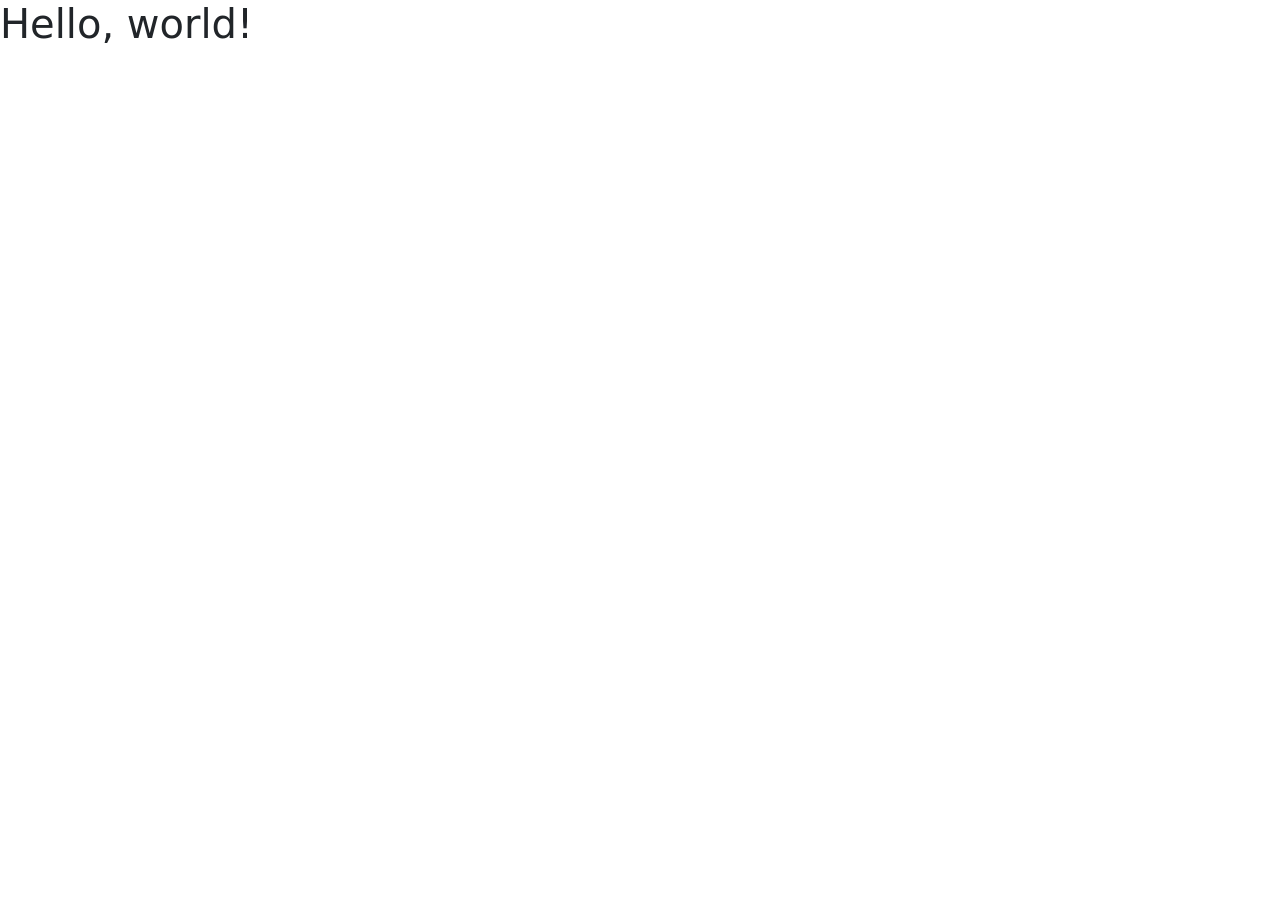
==== index.html @ 86d0d327 "Initial commit" ====
<!doctype html>
<html lang="en">

<head>
    <meta charset="utf-8">
    <meta name="viewport" content="width=device-width, initial-scale=1">
    <title>Bootstrap demo</title>
    <link href="css/bootstrap.min.css" rel="stylesheet">
    <link ref="stylesheet" href="css/style.css">
</head>

<body>
    <h1>Hello, world!</h1>
    
    <script src="js/bootstrap.min.js"></script>
</body>

</html>
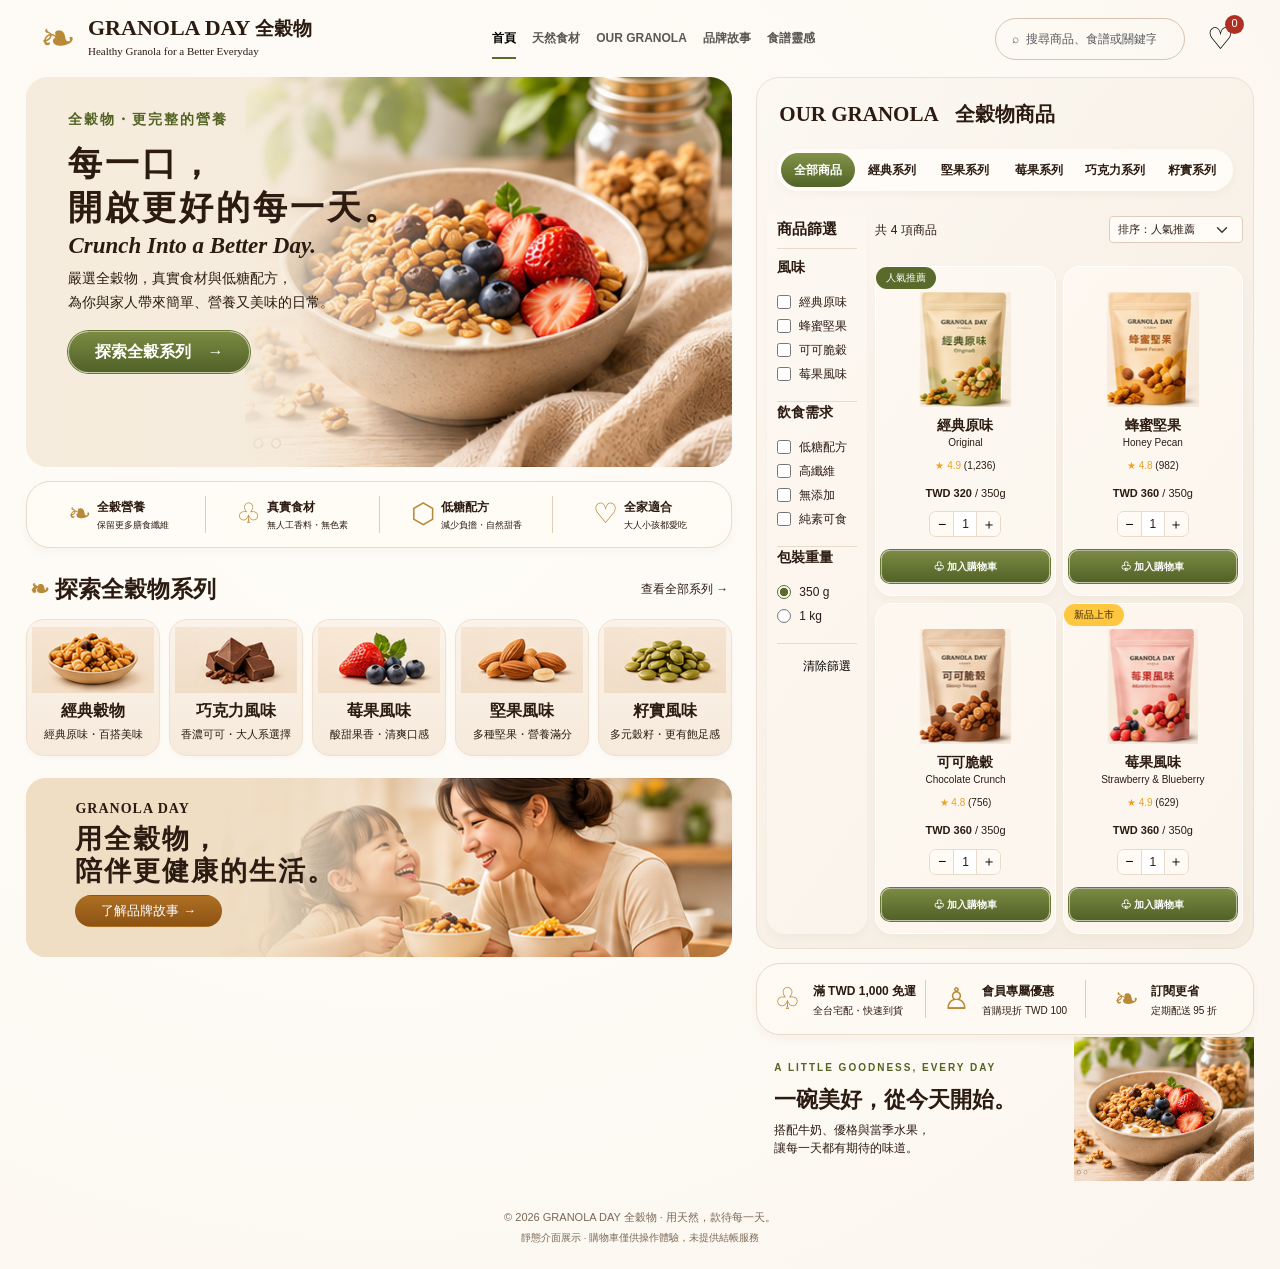
==== commit 6f8c72b9: "Build responsive Granola Day storefront from UI design" ====
--- a/index.html
+++ b/index.html
@@ -1,18 +1,22 @@
-<!doctype html>
-<html lang="en">
-
-<head>
-    <meta charset="utf-8">
-    <meta name="viewport" content="width=device-width, initial-scale=1">
-    <title>Bootstrap demo</title>
-    <link href="css/bootstrap.min.css" rel="stylesheet">
-    <link ref="stylesheet" href="css/style.css">
-</head>
-
+﻿<!doctype html>
+<html lang="zh-Hant">
+<head><meta charset="utf-8"><meta name="viewport" content="width=device-width, initial-scale=1"><title>GRANOLA DAY 全穀物｜美好日常</title><meta name="description" content="嚴選天然全穀物，為你與家人帶來簡單、營養又美味的日常。"><link href="css/bootstrap.min.css" rel="stylesheet"><link href="css/style.css" rel="stylesheet"></head>
 <body>
-    <h1>Hello, world!</h1>
-    
-    <script src="js/bootstrap.min.js"></script>
-</body>
-
-</html>+<header class="navbar navbar-expand-lg site-header"><div class="container-fluid gap-3"><a class="brand" href="./"><i>❧</i><span><strong>GRANOLA DAY <b>全穀物</b></strong><small>Healthy Granola for a Better Everyday</small></span></a><button class="navbar-toggler" data-bs-toggle="collapse" data-bs-target="#nav" aria-label="開啟選單" aria-controls="nav" aria-expanded="false"><span class="navbar-toggler-icon"></span></button><nav class="collapse navbar-collapse" id="nav"><div class="navbar-nav mx-auto"><a class="nav-link active" href="#">首頁</a><a class="nav-link" href="#ingredients">天然食材</a><a class="nav-link" href="#shop">OUR GRANOLA</a><a class="nav-link" href="#story">品牌故事</a><a class="nav-link" href="#inspiration">食譜靈感</a></div></nav><input class="search form-control" id="search" type="search" aria-label="搜尋商品" placeholder="⌕  搜尋商品、食譜或關鍵字"><button class="cart-toggle" data-bs-toggle="offcanvas" data-bs-target="#cart" aria-controls="cart" aria-label="開啟購物車">♡ <span id="cart-count">0</span></button></div></header>
+<main class="container-fluid page-shell"><div class="row g-4">
+<div class="col-12 col-xl-7">
+<section class="hero"><div class="hero-copy"><p class="eyebrow">全穀物・更完整的營養</p><h1>每一口，<br>開啟更好的每一天。</h1><p class="english">Crunch Into a Better Day.</p><p>嚴選全穀物，真實食材與低糖配方，<br>為你與家人帶來簡單、營養又美味的日常。</p><a href="#shop" class="btn olive rounded-pill">探索全穀系列　→</a></div></section>
+<section class="benefits" id="ingredients"><div><i>❧</i><span><b>全穀營養</b><small>保留更多膳食纖維</small></span></div><div><i>♧</i><span><b>真實食材</b><small>無人工香料・無色素</small></span></div><div><i>⬡</i><span><b>低糖配方</b><small>減少負擔・自然甜香</small></span></div><div><i>♡</i><span><b>全家適合</b><small>大人小孩都愛吃</small></span></div></section>
+<section class="categories"><div class="section-heading"><h2><span>❧</span> 探索全穀物系列</h2><a href="#shop" id="all-series">查看全部系列 →</a></div><div class="category-grid" id="category-grid"></div></section>
+<section class="story" id="story"><div><p>GRANOLA DAY</p><h2>用全穀物，<br>陪伴更健康的生活。</h2><button class="btn story-button rounded-pill" data-bs-toggle="modal" data-bs-target="#story-modal">了解品牌故事 →</button></div></section>
+</div>
+<div class="col-12 col-xl-5">
+<section class="shop-panel" id="shop"><h2>OUR GRANOLA <span>全穀物商品</span></h2><div class="series-tabs" id="series-tabs" role="group" aria-label="商品系列"></div><div class="shop-content"><aside class="filters"><h3>商品篩選</h3><fieldset><legend>風味</legend><div id="flavor-filters"></div></fieldset><fieldset><legend>飲食需求</legend><label><input name="diet" type="checkbox" value="低糖配方">低糖配方</label><label><input name="diet" type="checkbox" value="高纖維">高纖維</label><label><input name="diet" type="checkbox" value="無添加">無添加</label><label><input name="diet" type="checkbox" value="純素可食">純素可食</label></fieldset><fieldset><legend>包裝重量</legend><label><input name="weight" type="radio" value="350" checked>350 g</label><label><input name="weight" type="radio" value="1000">1 kg</label></fieldset><button id="clear-filter" class="clear-filter">清除篩選</button></aside><div class="products-area"><div class="products-toolbar"><span id="result-count" aria-live="polite"></span><select id="sort" class="form-select form-select-sm" aria-label="商品排序"><option value="popular">排序：人氣推薦</option><option value="price-up">價格：低至高</option><option value="price-down">價格：高至低</option></select></div><div class="product-grid" id="products"></div><p id="empty-state" hidden>目前沒有符合條件的商品。</p></div></div></section>
+<section class="perks"><div><i>♧</i><span><b>滿 TWD 1,000 免運</b><small>全台宅配・快速到貨</small></span></div><div><i>♙</i><span><b>會員專屬優惠</b><small>首購現折 TWD 100</small></span></div><div><i>❧</i><span><b>訂閱更省</b><small>定期配送 95 折</small></span></div></section>
+<section class="inspiration" id="inspiration"><p class="eyebrow">A LITTLE GOODNESS, EVERY DAY</p><h2>一碗美好，從今天開始。</h2><p>搭配牛奶、優格與當季水果，<br>讓每一天都有期待的味道。</p></section>
+</div></div></main>
+<footer>© 2026 GRANOLA DAY 全穀物 · 用天然，款待每一天。<small>靜態介面展示 · 購物車僅供操作體驗，未提供結帳服務</small></footer>
+<div class="offcanvas offcanvas-end" tabindex="-1" id="cart" aria-labelledby="cart-title"><div class="offcanvas-header"><h2 class="fs-4" id="cart-title">你的購物車</h2><button class="btn-close" data-bs-dismiss="offcanvas" aria-label="關閉"></button></div><div class="offcanvas-body"><div id="cart-items"></div><p class="mt-4 fw-bold" id="cart-total"></p><p class="small text-secondary">此為靜態展示，尚未串接付款與訂單服務。</p></div></div>
+<div class="modal fade" id="story-modal" tabindex="-1" aria-labelledby="story-title" aria-hidden="true"><div class="modal-dialog modal-dialog-centered"><div class="modal-content"><div class="modal-header"><h2 class="fs-4 modal-title" id="story-title">用全穀物，陪伴美好日常</h2><button class="btn-close" data-bs-dismiss="modal" aria-label="關閉"></button></div><div class="modal-body"><p>我們相信，好的生活，從一份簡單而真實的早餐開始。</p><p>GRANOLA DAY 選用全穀物、堅果與果乾，以自然的香氣與酥脆口感，陪伴你與家人的每一天。</p></div></div></div></div>
+<div class="toast-container position-fixed bottom-0 start-50 translate-middle-x p-3"><div id="cart-toast" class="toast" role="status" aria-live="polite" aria-atomic="true"><div class="toast-body">已加入購物車，讓美好日常多一點！</div></div></div>
+<script src="js/bootstrap.bundle.min.js"></script><script src="js/app.js"></script></body></html>
--- a/css/style.css
+++ b/css/style.css
@@ -0,0 +1,6 @@
+:root{--cream:#fbf6ef;--ink:#2b1b11;--olive:#596b2b;--gold:#b88937;--line:#e9daca}*{box-sizing:border-box}html{scroll-behavior:smooth;scroll-padding-top:20px}body{background:radial-gradient(ellipse at 30% 35%,#fffdf9,var(--cream));color:var(--ink);font-family:"Microsoft JhengHei","PingFang TC",sans-serif;font-size:14px}button,a,input,select{touch-action:manipulation}a{color:inherit;text-decoration:none}h1,h2,.brand strong{font-family:Georgia,"Noto Serif TC","PMingLiU",serif;font-weight:700}button:focus-visible,a:focus-visible{outline:3px solid #b88937;outline-offset:3px}.site-header{padding:15px 28px}.brand{display:flex;align-items:center;gap:12px;white-space:nowrap}.brand i{font-size:57px;color:var(--gold);line-height:1;font-style:normal}.brand strong{font-size:28px;display:block;line-height:1.1}.brand b{font-size:24px}.brand small{font-family:Georgia,serif;font-size:13px}.nav-link{font-size:14px;font-weight:700;white-space:nowrap;margin:0 12px;padding:10px 0!important}.nav-link.active{border-bottom:2px solid var(--olive)}.search{width:245px;border:1px solid #d8c3ae;border-radius:30px;background:transparent;font-size:12px;padding:11px 16px}.cart-toggle{border:0;background:none;font-size:30px;position:relative}.cart-toggle span{font-size:11px;background:#ad3023;border-radius:50%;color:white;position:absolute;right:-4px;top:0;width:19px;height:19px}.page-shell{padding:0 26px}.hero{position:relative;min-height:350px;border-radius:22px;overflow:hidden;background:#f0e1cc url('../images/hero.png') no-repeat right center;background-size:auto 100%}.hero:before{content:"";position:absolute;inset:0;background:linear-gradient(90deg,#f6ecdd 0%,#f6ecddf7 30%,#f6ecdd00 67%)}.hero-copy{position:relative;padding:32px 8%;max-width:620px}.eyebrow{color:#526323;letter-spacing:2px;font-weight:700;margin-bottom:12px}.hero h1{font-size:39px;line-height:1.3;letter-spacing:3px;margin-bottom:3px}.english{font:italic bold 23px Georgia,serif;margin-bottom:8px}.hero-copy>p:not(.eyebrow):not(.english){line-height:1.7;font-size:14px}.olive{background:linear-gradient(#7b8b43,#526127);color:#fff;border:1px solid #fff8;box-shadow:0 0 0 1px #687735;padding:8px 26px;font-weight:600}.olive:hover{background:#455320;color:white}.benefits,.perks{display:flex;border:1px solid var(--line);border-radius:24px;box-shadow:0 4px 9px #68451b0b;background:#fffaf366;margin-top:14px;padding:14px 15px}.benefits>div,.perks>div{display:flex;align-items:center;justify-content:center;gap:12px;flex:1;border-right:1px solid #dfcdb8}.benefits>div:last-child,.perks>div:last-child{border:0}.benefits i,.perks i{font-size:36px;line-height:1;color:var(--gold);font-style:normal}.benefits small,.perks small{display:block;font-size:11px;margin-top:2px}.benefits b,.perks b{font-size:14px}.section-heading{display:flex;justify-content:space-between;align-items:center;margin:28px 4px 16px}.section-heading h2{font-size:23px;margin:0}.section-heading h2 span{color:var(--gold)}.section-heading a{font-size:12px}.category-grid{display:grid;grid-template-columns:repeat(5,minmax(0,1fr));gap:9px}.category{border:1px solid #efe0cf;background:linear-gradient(#fbf3e9,#f6eadc);border-radius:18px;overflow:hidden;padding:7px 5px 12px;color:var(--ink);box-shadow:0 3px 4px #55341106}.category img{width:100%;aspect-ratio:1.85;object-fit:cover;mix-blend-mode:multiply}.category b{display:block;font-size:16px;margin:6px 0 3px}.category small{font-size:11px;display:block}.story{margin-top:22px;min-height:179px;border-radius:20px;overflow:hidden;background:#efddc4 url('../images/story.png') right center/auto 100% no-repeat;position:relative}.story:before{content:"";position:absolute;inset:0;background:linear-gradient(90deg,#efddc4 15%,#efddc4ed 36%,transparent 65%)}.story>div{position:relative;padding:23px 7%}.story p{font:bold 14px Georgia;letter-spacing:1px;margin-bottom:6px}.story h2{font-size:27px;letter-spacing:2px}.story-button{background:linear-gradient(#ae6f22,#8d5314);color:white;padding:5px 25px;font-size:13px}.story-button:hover{background:#77430c;color:#fff}.shop-panel{padding:24px 18px 14px;border:1px solid #ecdfd2;border-radius:23px;background:linear-gradient(125deg,#fcf8f2,#f4ebdf);min-height:635px}.shop-panel>h2{font-size:21px;margin:0 12px 22px}.shop-panel>h2 span{margin-left:12px;font-size:20px}.series-tabs{display:flex;background:#fffcf8;border-radius:30px;padding:4px;box-shadow:0 3px 9px #6545190b;margin:0 10px 24px;overflow-x:auto}.series-tabs button{flex:1;white-space:nowrap;background:none;border:0;border-radius:25px;font-size:12px;padding:8px 10px;color:var(--ink);font-weight:600}.series-tabs button.active{background:linear-gradient(#819348,#526328);color:white}.shop-content{display:grid;grid-template-columns:120px minmax(0,1fr);gap:12px}.filters{background:#fffaf380;border-radius:0 0 18px 18px;padding:5px 10px 10px;box-shadow:0 6px 7px #5f3b1608}.filters h3{font-size:15px;font-weight:700;border-bottom:1px solid var(--line);padding-bottom:10px}.filters fieldset{border-bottom:1px solid var(--line);padding:8px 0 12px}.filters legend{float:none;font-size:14px;font-weight:700;margin-bottom:7px}.filters label{display:flex;align-items:center;gap:8px;font-size:12px;margin-bottom:6px;white-space:nowrap}.filters input{accent-color:var(--olive);width:14px;height:14px}.clear-filter{border:0;background:none;font-size:12px;display:block;margin:12px 0 0 auto}.products-toolbar{display:flex;justify-content:space-between;align-items:center;gap:8px;margin-bottom:22px;font-size:12px;min-height:29px}.products-toolbar select{width:134px;background-color:#fffcf8;border-color:#decdbd;color:var(--ink);font-size:11px}.product-grid{display:grid;grid-template-columns:repeat(4,minmax(0,1fr));gap:7px}.product{border:1px solid #fff;border-radius:17px;background:#fffaf5a3;padding:25px 5px 22px;text-align:center;position:relative;box-shadow:0 4px 9px #7350210a;min-width:0}.product .badge{position:absolute;top:0;left:0;border-radius:20px;background:var(--olive);font-size:10px;font-weight:500;padding:6px 10px}.product .badge.new{background:#ffc640;color:#36250a}.product img{width:100%;height:150px;object-fit:contain;mix-blend-mode:multiply}.product h3{font-size:14px;font-weight:bold;margin:10px 0 3px}.product .translation{font-size:10px;min-height:24px;line-height:1.2;margin-bottom:9px}.rating{font-size:10px;white-space:nowrap}.rating span{color:#e9a126}.price{font-size:11px;white-space:nowrap;margin:12px 0 10px}.quantity{display:flex;border:1px solid var(--line);border-radius:7px;margin:0 auto 13px;width:max-content;max-width:100%;overflow:hidden}.quantity button{background:#fffaf4;border:0;width:23px;height:24px;padding:0}.quantity output{background:white;border-inline:1px solid var(--line);width:24px;line-height:24px;font-size:12px}.add-button{padding:8px 2px;width:100%;font-size:10px;border-radius:9px}.perks{margin-top:14px;padding:16px 8px}.perks i{font-size:30px}.perks b{font-size:12px}.perks small{font-size:10px}.inspiration{padding:25px 18px 12px;background:url('../images/hero.png') right 42%/180px auto no-repeat;min-height:150px}.inspiration h2{font-size:22px;max-width:70%}.inspiration .eyebrow{font-size:10px}.inspiration>p:last-child{font-size:12px}footer{text-align:center;color:#7c6956;padding:24px;font-size:11px}footer small{display:block;margin-top:5px}.offcanvas,.modal-content,.toast{background:var(--cream)}.cart-row{display:flex;gap:12px;align-items:center;padding:15px 0;border-bottom:1px solid var(--line)}.cart-row img{width:55px}.cart-row button{margin-left:auto;border:0;background:transparent;font-size:12px;color:#8a4b22}.cart-row small{display:block}.toast{color:var(--olive);font-weight:bold}#empty-state{padding:40px 5px;font-size:13px}
+@media(min-width:1600px){.page-shell>.row>.col-xl-7{width:55%}.page-shell>.row>.col-xl-5{width:45%}.hero{min-height:350px}.shop-panel{min-height:635px}.product img{height:150px}.site-header{padding-top:18px;padding-bottom:18px}.nav-link{margin-inline:24px}}
+@media(min-width:1200px) and (max-width:1450px){.brand strong{font-size:22px}.brand b{font-size:19px}.brand i{font-size:43px}.brand small{font-size:11px}.nav-link{margin-inline:8px;font-size:12px}.search{width:190px}.shop-content{grid-template-columns:100px minmax(0,1fr);gap:8px}.shop-panel{padding-inline:10px}.product-grid{grid-template-columns:repeat(2,minmax(0,1fr))}.hero{min-height:390px}.hero-copy{padding-left:6%}.hero h1{font-size:34px}.product img{height:115px}.product{padding-bottom:12px}.product .translation{min-height:12px}.benefits{padding-inline:5px}.benefits>div{gap:6px}.benefits i{font-size:28px}.benefits b{font-size:12px}.benefits small{font-size:9px}}
+@media(max-width:1199px){.hero{min-height:390px}.shop-panel{min-height:0;padding:25px}.product img{height:180px}.product{padding-bottom:22px}.inspiration{background-size:220px auto}.shop-content{grid-template-columns:135px minmax(0,1fr)}.search{width:220px}.navbar-collapse{order:4;flex-basis:100%}.nav-link{margin:0 12px}.site-header .navbar-toggler{margin-left:auto}}
+@media(max-width:767px){.site-header{padding:12px 8px}.brand strong{font-size:20px}.brand b{font-size:17px}.brand small{font-size:10px}.brand i{font-size:38px}.brand{gap:5px}.search{order:5;width:100%}.cart-toggle{font-size:24px}.page-shell{padding:0 12px}.hero{min-height:425px;background-position:right bottom;background-size:auto 75%}.hero:before{background:linear-gradient(180deg,#f6ecdd 0%,#f6ecddf5 36%,#f6ecdd00 76%)}.hero-copy{padding:25px 23px}.hero h1{font-size:30px;letter-spacing:1px}.english{font-size:19px}.hero-copy>p:not(.eyebrow):not(.english){font-size:12px}.eyebrow{font-size:12px}.benefits{display:grid;grid-template-columns:repeat(2,1fr);gap:15px 0}.benefits>div:nth-child(2){border:0}.benefits b{font-size:12px}.benefits small{font-size:10px}.section-heading h2{font-size:20px}.section-heading a{font-size:10px}.category-grid{grid-template-columns:repeat(5,130px);overflow-x:auto;padding-bottom:8px}.category b{font-size:14px}.story>div{padding:25px 20px}.story h2{font-size:24px}.story{background-position:65% center}.story:before{background:linear-gradient(90deg,#efddc4 0%,#efddc4ec 38%,transparent 85%)}.shop-panel{padding:22px 12px}.shop-panel>h2{font-size:18px;margin-inline:0}.shop-panel>h2 span{font-size:17px}.series-tabs{margin-inline:0;margin-bottom:18px}.series-tabs button{flex:none;font-size:12px}.shop-content{display:block}.filters{display:flex;flex-wrap:wrap;gap:10px;box-shadow:none;padding:10px;margin-bottom:18px;border:1px solid var(--line);border-radius:12px}.filters h3{width:100%;margin-bottom:0}.filters fieldset{flex:1;min-width:85px;border:0;padding-bottom:0}.filters legend{font-size:12px}.filters label{font-size:11px}.filters .clear-filter{align-self:end}.product-grid{grid-template-columns:repeat(2,minmax(0,1fr));gap:12px}.product img{height:165px}.product h3{font-size:16px}.product .translation{font-size:11px;min-height:14px}.price{font-size:12px}.add-button{font-size:12px;width:90%}.quantity button{width:30px}.perks{padding:13px 5px;gap:4px}.perks>div{gap:4px}.perks i{font-size:23px}.perks b{font-size:10px}.perks small{font-size:8px}.inspiration{background-size:150px auto}.inspiration h2{font-size:20px}.inspiration .eyebrow{max-width:60%;font-size:9px}}
+@media(prefers-reduced-motion:reduce){html{scroll-behavior:auto}}
